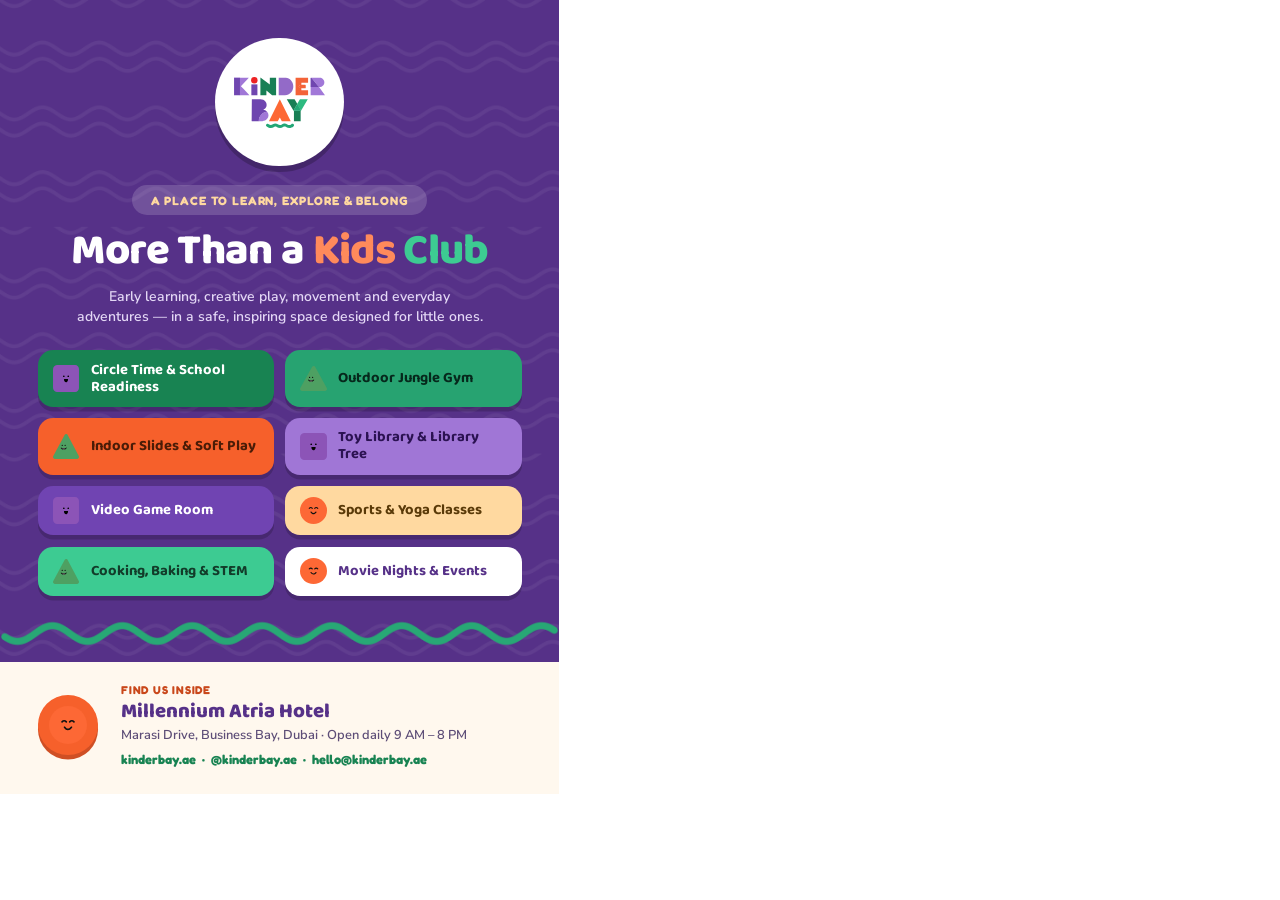
==== flyers/flyer-1-big-waves.html @ 221f7d1e "Add three A5 print flyers Print-ready 148x210mm PDFs generated from HTML sources: purple big-waves, " ====
<!DOCTYPE html>
<html lang="en">
<head>
<meta charset="utf-8">
<title>Kinderbay Flyer — Big Waves</title>
<link rel="stylesheet" href="https://fonts.googleapis.com/css2?family=Baloo+2:wght@600;700;800&family=Fredoka:wght@500;600;700&family=Nunito+Sans:wght@400;600;700&display=swap">
<style>
  @page { size: 148mm 210mm; margin: 0; }
  * { margin: 0; padding: 0; box-sizing: border-box; -webkit-print-color-adjust: exact; print-color-adjust: exact; }
  html, body { width: 148mm; height: 210mm; overflow: hidden; }
  body { font-family: 'Nunito Sans', sans-serif; }

  .page {
    position: relative;
    width: 148mm; height: 210mm;
    background: #563188 url("bg-wave-tile.png");
    background-size: 60mm;
    overflow: hidden;
    display: flex;
    flex-direction: column;
  }

  .top {
    text-align: center;
    padding: 10mm 10mm 0;
  }
  .logo-circle {
    width: 34mm; height: 34mm;
    border-radius: 50%;
    background: #fff;
    margin: 0 auto;
    display: flex; align-items: center; justify-content: center;
    box-shadow: 0 1.6mm 0 rgba(0,0,0,.22);
  }
  .logo-circle img { width: 24mm; }

  .tagline {
    display: inline-block;
    margin-top: 5mm;
    background: rgba(255,255,255,.16);
    color: #FFD9A0;
    font: 700 3.2mm 'Fredoka', sans-serif;
    letter-spacing: .07em;
    text-transform: uppercase;
    padding: 2mm 5mm;
    border-radius: 99mm;
  }

  h1 {
    font: 800 11.5mm/1.0 'Baloo 2', sans-serif;
    color: #fff;
    letter-spacing: -.015em;
    margin-top: 4mm;
  }
  h1 .o { color: #FF8A5B; }
  h1 .g { color: #3DCB92; }

  .sub {
    font: 600 3.7mm/1.45 'Nunito Sans', sans-serif;
    color: #e3d7f5;
    max-width: 108mm;
    margin: 3.5mm auto 0;
  }

  .grid {
    display: grid;
    grid-template-columns: 1fr 1fr;
    gap: 3mm;
    padding: 6mm 10mm 0;
  }
  .act {
    display: flex; align-items: center; gap: 3mm;
    border-radius: 4mm;
    padding: 3mm 4mm;
    box-shadow: 0 1.2mm 0 rgba(0,0,0,.18);
  }
  .act img { width: 7mm; flex: none; }
  .act span { font: 700 3.9mm/1.15 'Baloo 2', sans-serif; }
  .a1 { background: #188352; } .a1 span { color: #fff; }
  .a2 { background: #27A371; } .a2 span { color: #06281c; }
  .a3 { background: #F6602B; } .a3 span { color: #4a1c07; }
  .a4 { background: #A076D6; } .a4 span { color: #2b1252; }
  .a5 { background: #7044B2; } .a5 span { color: #fff; }
  .a6 { background: #FFD9A0; } .a6 span { color: #5a3a08; }
  .a7 { background: #3DCB92; } .a7 span { color: #123c2a; }
  .a8 { background: #fff;    } .a8 span { color: #563188; }

  .wave { width: 148mm; display: block; margin-top: 5mm; }

  .footer {
    margin-top: auto;
    background: #FFF8EE;
    padding: 5.5mm 10mm 7mm;
    display: flex;
    align-items: center;
    gap: 6mm;
  }
  .pin {
    flex: none;
    width: 16mm; height: 16mm;
    border-radius: 50%;
    background: #F6602B;
    display: flex; align-items: center; justify-content: center;
    box-shadow: 0 1.2mm 0 #cf4f24;
  }
  .pin img { width: 10mm; }
  .addr .find { font: 700 3mm 'Fredoka', sans-serif; letter-spacing: .07em; text-transform: uppercase; color: #c9471a; }
  .addr .hotel { font: 800 5.4mm/1.1 'Baloo 2', sans-serif; color: #563188; margin-top: 1mm; }
  .addr .street { font: 600 3.4mm/1.4 'Nunito Sans', sans-serif; color: #5d4d77; margin-top: 1mm; }
  .addr .links { font: 700 3.4mm 'Fredoka', sans-serif; color: #188352; margin-top: 1.6mm; }
</style>
</head>
<body>
<div class="page">
  <div class="top">
    <div class="logo-circle"><img src="logo.svg" alt="Kinderbay"></div>
    <div><span class="tagline">A Place to Learn, Explore &amp; Belong</span></div>
    <h1>More Than a <span class="o">Kids</span> <span class="g">Club</span></h1>
    <p class="sub">Early learning, creative play, movement and everyday adventures — in a safe, inspiring space designed for little ones.</p>
  </div>

  <div class="grid">
    <div class="act a1"><img src="mascot-square.svg" alt=""><span>Circle Time &amp; School Readiness</span></div>
    <div class="act a2"><img src="mascot-triangle.svg" alt=""><span>Outdoor Jungle Gym</span></div>
    <div class="act a3"><img src="mascot-triangle.svg" alt=""><span>Indoor Slides &amp; Soft Play</span></div>
    <div class="act a4"><img src="mascot-square.svg" alt=""><span>Toy Library &amp; Library Tree</span></div>
    <div class="act a5"><img src="mascot-square.svg" alt=""><span>Video Game Room</span></div>
    <div class="act a6"><img src="mascot-circle.svg" alt=""><span>Sports &amp; Yoga Classes</span></div>
    <div class="act a7"><img src="mascot-triangle.svg" alt=""><span>Cooking, Baking &amp; STEM</span></div>
    <div class="act a8"><img src="mascot-circle.svg" alt=""><span>Movie Nights &amp; Events</span></div>
  </div>

  <img class="wave" src="wave-divider.png" alt="">

  <div class="footer">
    <div class="pin"><img src="mascot-circle.svg" alt=""></div>
    <div class="addr">
      <div class="find">Find us inside</div>
      <div class="hotel">Millennium Atria Hotel</div>
      <div class="street">Marasi Drive, Business Bay, Dubai · Open daily 9 AM – 8 PM</div>
      <div class="links">kinderbay.ae &nbsp;·&nbsp; @kinderbay.ae &nbsp;·&nbsp; hello@kinderbay.ae</div>
    </div>
  </div>
</div>
</body>
</html>
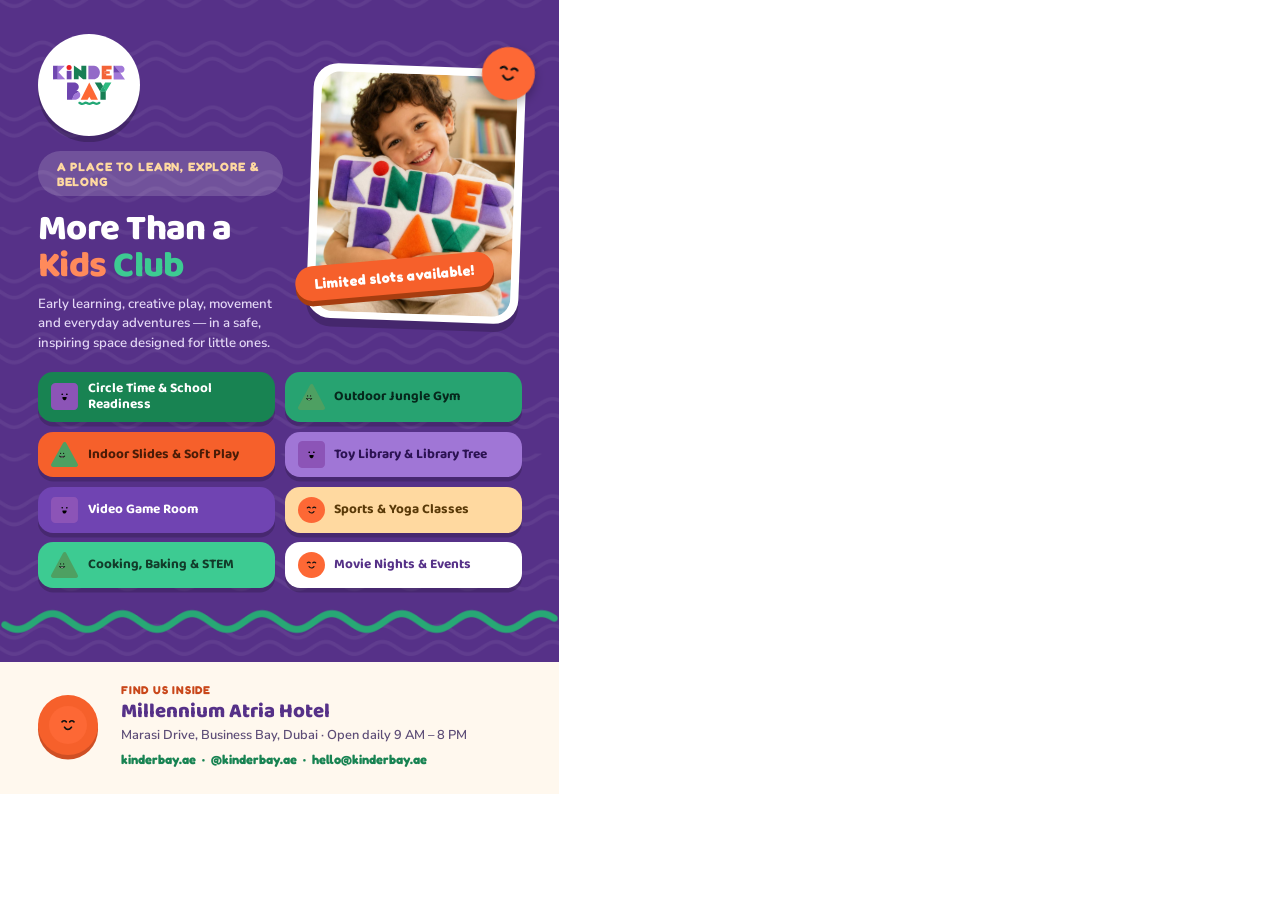
==== commit efb50adb: "Flyers v2: kid photo and limited-slots badge on all three Two-column tops for the purple and cream l" ====
--- a/flyers/flyer-1-big-waves.html
+++ b/flyers/flyer-1-big-waves.html
@@ -21,22 +21,25 @@
   }
 
   .top {
-    text-align: center;
-    padding: 10mm 10mm 0;
+    display: grid;
+    grid-template-columns: 1fr 56mm;
+    gap: 7mm;
+    align-items: center;
+    padding: 9mm 10mm 0;
+    text-align: left;
   }
   .logo-circle {
-    width: 34mm; height: 34mm;
+    width: 27mm; height: 27mm;
     border-radius: 50%;
     background: #fff;
-    margin: 0 auto;
     display: flex; align-items: center; justify-content: center;
     box-shadow: 0 1.6mm 0 rgba(0,0,0,.22);
   }
-  .logo-circle img { width: 24mm; }
+  .logo-circle img { width: 19mm; }
 
   .tagline {
     display: inline-block;
-    margin-top: 5mm;
+    margin-top: 4mm;
     background: rgba(255,255,255,.16);
     color: #FFD9A0;
     font: 700 3.2mm 'Fredoka', sans-serif;
@@ -47,7 +50,7 @@
   }
 
   h1 {
-    font: 800 11.5mm/1.0 'Baloo 2', sans-serif;
+    font: 800 9.6mm/1.0 'Baloo 2', sans-serif;
     color: #fff;
     letter-spacing: -.015em;
     margin-top: 4mm;
@@ -56,26 +59,52 @@
   h1 .g { color: #3DCB92; }
 
   .sub {
-    font: 600 3.7mm/1.45 'Nunito Sans', sans-serif;
+    font: 600 3.5mm/1.45 'Nunito Sans', sans-serif;
     color: #e3d7f5;
-    max-width: 108mm;
-    margin: 3.5mm auto 0;
+    margin: 3mm 0 0;
+  }
+
+  .photo-wrap { position: relative; }
+  .photo-card {
+    background: #fff;
+    border-radius: 6.5mm;
+    padding: 2mm;
+    transform: rotate(2deg);
+    box-shadow: 0 2.2mm 0 rgba(0,0,0,.2);
+  }
+  .photo-card img { display: block; width: 100%; border-radius: 5mm; }
+  .pm {
+    position: absolute;
+    filter: drop-shadow(0 1.4mm 1.4mm rgba(0,0,0,.3));
+  }
+  .pm-circle { width: 14mm; right: -3.5mm; top: -5mm; transform: rotate(9deg); }
+  .slots {
+    position: absolute;
+    left: -4mm; bottom: 7mm;
+    background: #F6602B;
+    color: #fff;
+    font: 700 3.8mm 'Fredoka', sans-serif;
+    letter-spacing: .03em;
+    padding: 2.4mm 5mm;
+    border-radius: 99mm;
+    transform: rotate(-5deg);
+    box-shadow: 0 1.4mm 0 #a63d10;
   }
 
   .grid {
     display: grid;
     grid-template-columns: 1fr 1fr;
-    gap: 3mm;
-    padding: 6mm 10mm 0;
+    gap: 2.6mm;
+    padding: 5mm 10mm 0;
   }
   .act {
-    display: flex; align-items: center; gap: 3mm;
+    display: flex; align-items: center; gap: 2.6mm;
     border-radius: 4mm;
-    padding: 3mm 4mm;
+    padding: 2.5mm 3.6mm;
     box-shadow: 0 1.2mm 0 rgba(0,0,0,.18);
   }
   .act img { width: 7mm; flex: none; }
-  .act span { font: 700 3.9mm/1.15 'Baloo 2', sans-serif; }
+  .act span { font: 700 3.6mm/1.15 'Baloo 2', sans-serif; }
   .a1 { background: #188352; } .a1 span { color: #fff; }
   .a2 { background: #27A371; } .a2 span { color: #06281c; }
   .a3 { background: #F6602B; } .a3 span { color: #4a1c07; }
@@ -85,7 +114,7 @@
   .a7 { background: #3DCB92; } .a7 span { color: #123c2a; }
   .a8 { background: #fff;    } .a8 span { color: #563188; }
 
-  .wave { width: 148mm; display: block; margin-top: 5mm; }
+  .wave { width: 148mm; display: block; margin-top: 4mm; }
 
   .footer {
     margin-top: auto;
@@ -113,10 +142,17 @@
 <body>
 <div class="page">
   <div class="top">
-    <div class="logo-circle"><img src="logo.svg" alt="Kinderbay"></div>
-    <div><span class="tagline">A Place to Learn, Explore &amp; Belong</span></div>
-    <h1>More Than a <span class="o">Kids</span> <span class="g">Club</span></h1>
-    <p class="sub">Early learning, creative play, movement and everyday adventures — in a safe, inspiring space designed for little ones.</p>
+    <div>
+      <div class="logo-circle"><img src="logo.svg" alt="Kinderbay"></div>
+      <div><span class="tagline">A Place to Learn, Explore &amp; Belong</span></div>
+      <h1>More Than a <span class="o">Kids</span> <span class="g">Club</span></h1>
+      <p class="sub">Early learning, creative play, movement and everyday adventures — in a safe, inspiring space designed for little ones.</p>
+    </div>
+    <div class="photo-wrap">
+      <div class="photo-card"><img src="hero-kid.jpg" alt="A child hugging a plush Kinderbay cushion"></div>
+      <img class="pm pm-circle" src="mascot-circle.svg" alt="">
+      <span class="slots">Limited slots available!</span>
+    </div>
   </div>
 
   <div class="grid">
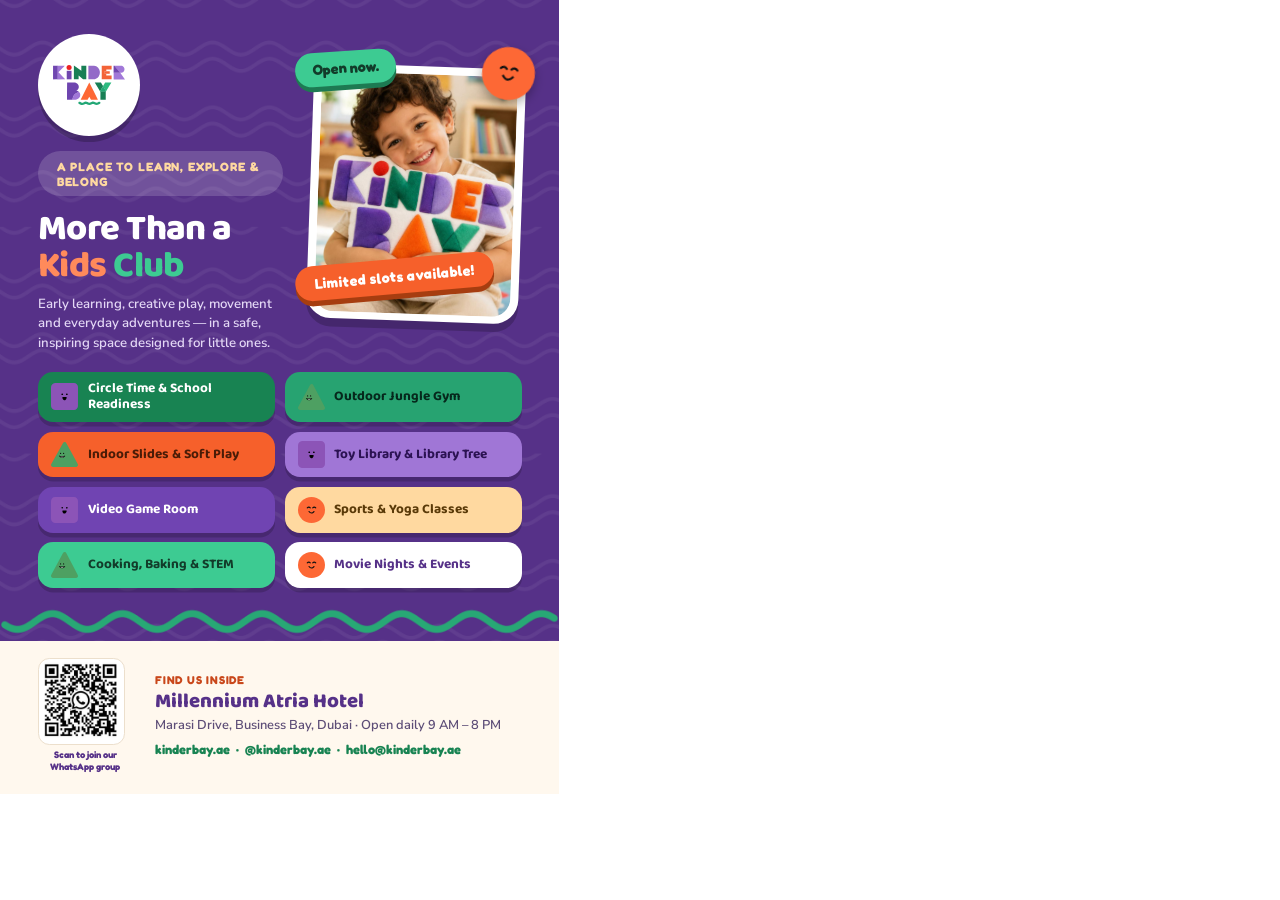
==== commit a1669001: "Flyers v3: WhatsApp group QR and Open now sticker QR cropped at print resolution from the group invi" ====
--- a/flyers/flyer-1-big-waves.html
+++ b/flyers/flyer-1-big-waves.html
@@ -78,6 +78,18 @@
     filter: drop-shadow(0 1.4mm 1.4mm rgba(0,0,0,.3));
   }
   .pm-circle { width: 14mm; right: -3.5mm; top: -5mm; transform: rotate(9deg); }
+  .opennow {
+    position: absolute;
+    left: -4mm; top: -4mm;
+    background: #3DCB92;
+    color: #123c2a;
+    font: 700 3.8mm 'Fredoka', sans-serif;
+    padding: 2.2mm 4.6mm;
+    border-radius: 99mm;
+    transform: rotate(-4deg);
+    box-shadow: 0 1.3mm 0 #1d7a52;
+    z-index: 2;
+  }
   .slots {
     position: absolute;
     left: -4mm; bottom: 7mm;
@@ -119,20 +131,24 @@
   .footer {
     margin-top: auto;
     background: #FFF8EE;
-    padding: 5.5mm 10mm 7mm;
+    padding: 4.5mm 10mm 5.5mm;
     display: flex;
     align-items: center;
     gap: 6mm;
   }
-  .pin {
+  .qr {
     flex: none;
-    width: 16mm; height: 16mm;
-    border-radius: 50%;
-    background: #F6602B;
+    text-align: center;
+  }
+  .qr .box {
+    width: 23mm; height: 23mm;
+    background: #fff;
+    border: .5mm solid #ecdfcc;
+    border-radius: 3mm;
     display: flex; align-items: center; justify-content: center;
-    box-shadow: 0 1.2mm 0 #cf4f24;
-  }
-  .pin img { width: 10mm; }
+  }
+  .qr .box img { width: 19.5mm; }
+  .qr .cap { font: 700 2.5mm/1.25 'Fredoka', sans-serif; color: #563188; margin-top: 1.2mm; width: 25mm; }
   .addr .find { font: 700 3mm 'Fredoka', sans-serif; letter-spacing: .07em; text-transform: uppercase; color: #c9471a; }
   .addr .hotel { font: 800 5.4mm/1.1 'Baloo 2', sans-serif; color: #563188; margin-top: 1mm; }
   .addr .street { font: 600 3.4mm/1.4 'Nunito Sans', sans-serif; color: #5d4d77; margin-top: 1mm; }
@@ -151,6 +167,7 @@
     <div class="photo-wrap">
       <div class="photo-card"><img src="hero-kid.jpg" alt="A child hugging a plush Kinderbay cushion"></div>
       <img class="pm pm-circle" src="mascot-circle.svg" alt="">
+      <span class="opennow">Open now.</span>
       <span class="slots">Limited slots available!</span>
     </div>
   </div>
@@ -169,7 +186,10 @@
   <img class="wave" src="wave-divider.png" alt="">
 
   <div class="footer">
-    <div class="pin"><img src="mascot-circle.svg" alt=""></div>
+    <div class="qr">
+      <div class="box"><img src="whatsapp-qr.png" alt="WhatsApp group QR code"></div>
+      <div class="cap">Scan to join our WhatsApp group</div>
+    </div>
     <div class="addr">
       <div class="find">Find us inside</div>
       <div class="hotel">Millennium Atria Hotel</div>
